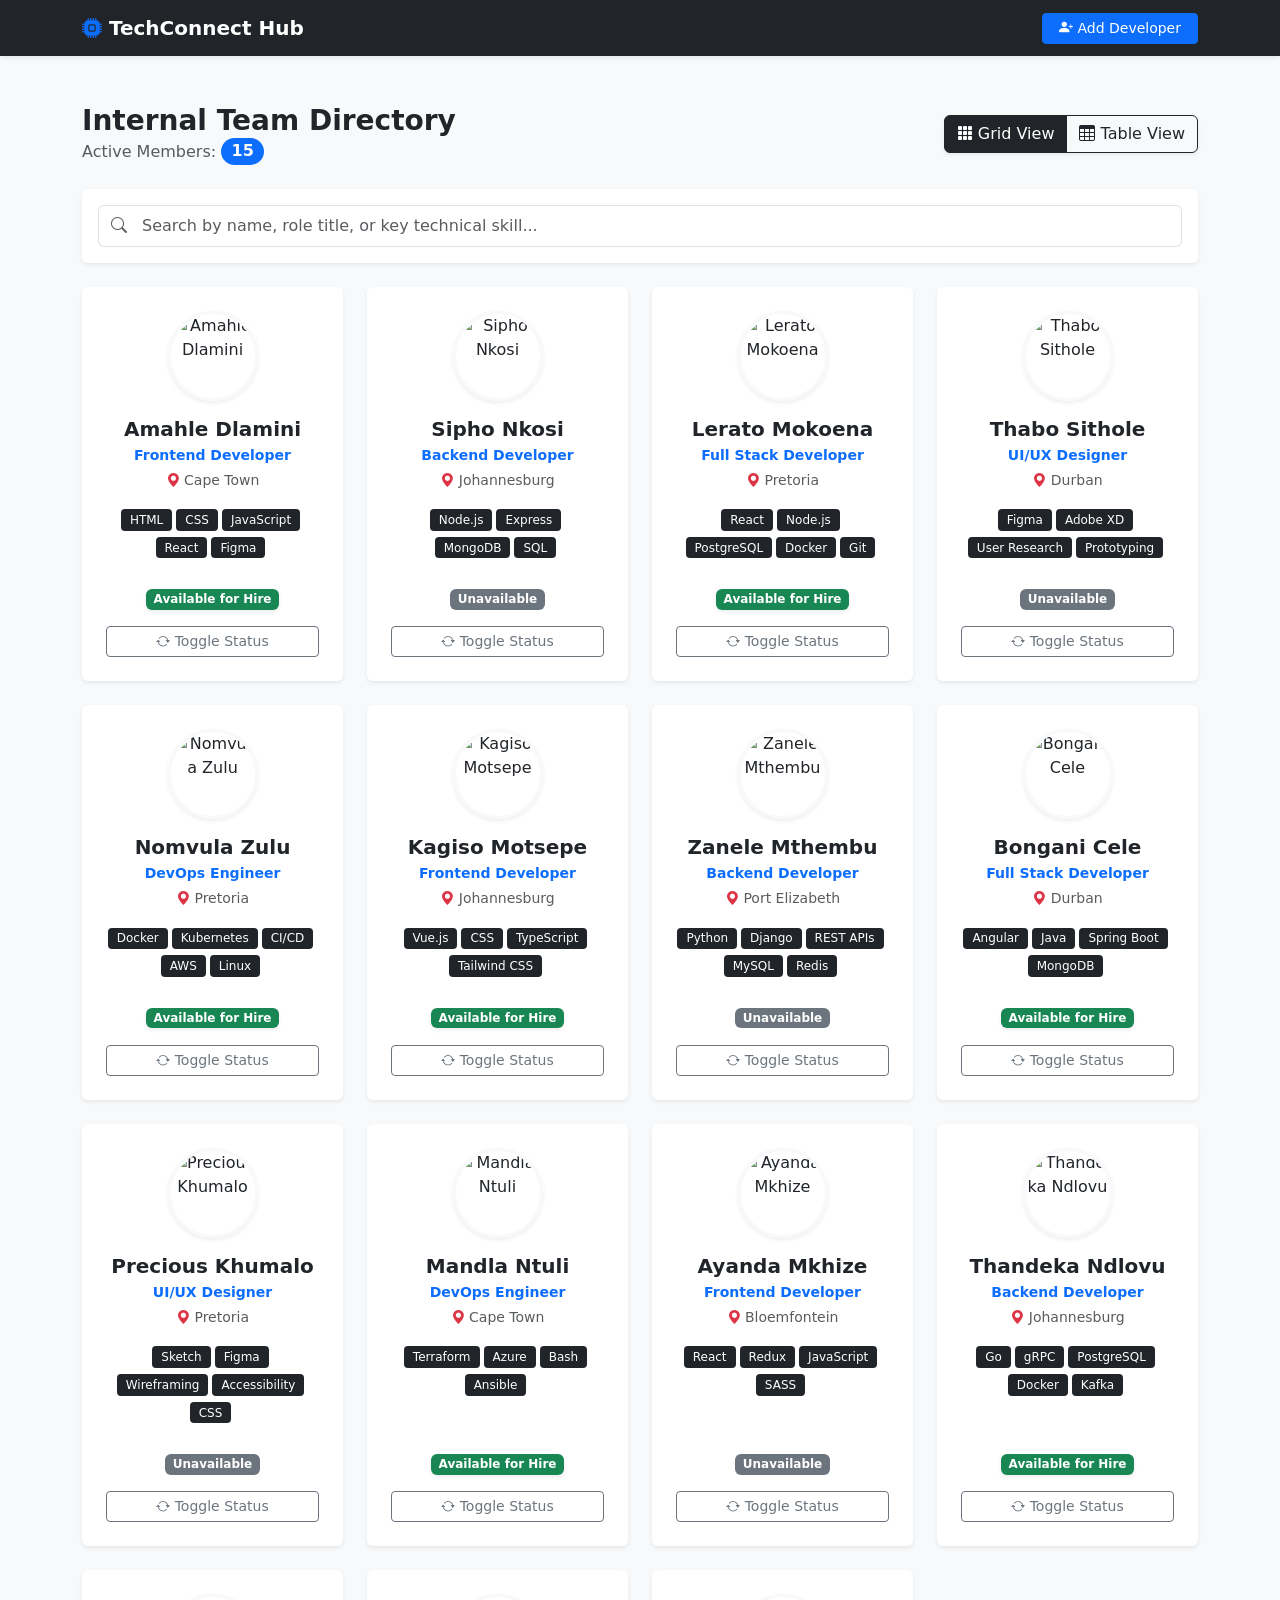
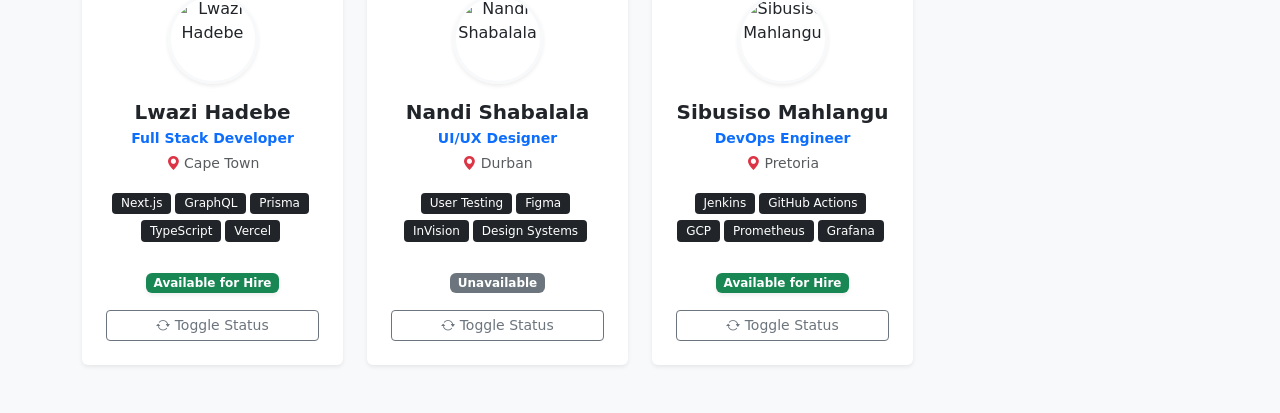
==== week8_ex05_dom_techconnect/index.html @ d47836f2 "Add Exercise 05 - DOM TechConnect Mini Project" ====
<!doctype html>
<html lang="en">
  <head>
    <meta charset="UTF-8" />
    <meta name="viewport" content="width=device-width, initial-scale=1.0" />
    <title>TechConnect: Developer Community Hub</title>
    <link
      href="https://cdn.jsdelivr.net/npm/bootstrap@5.3.0/dist/css/bootstrap.min.css"
      rel="stylesheet"
    />
    <link
      href="https://cdn.jsdelivr.net/npm/bootstrap-icons@1.10.0/font/bootstrap-icons.css"
      rel="stylesheet"
    />
    <link rel="stylesheet" href="css/style.css" />
  </head>
  <body class="bg-light">
    <nav
      class="navbar navbar-expand-lg navbar-dark bg-dark sticky-top shadow-sm"
    >
      <div class="container">
        <a class="navbar-brand fw-bold" href="#"
          ><i class="bi bi-cpu-fill text-primary"></i> TechConnect Hub</a
        >
        <button
          class="btn btn-primary btn-sm px-3"
          data-bs-toggle="modal"
          data-bs-target="#addDevModal"
        >
          <i class="bi bi-person-plus-fill"></i> Add Developer
        </button>
      </div>
    </nav>

    <main class="container my-5">
      <div class="row align-items-center mb-4 g-3">
        <div class="col-sm-6 text-center text-sm-start">
          <h2 class="h3 mb-0 text-gray-800 fw-bold">Internal Team Directory</h2>
          <p class="text-muted mb-0">
            Active Members:
            <span id="dev-count" class="badge bg-primary fs-6 rounded-pill"
              >0</span
            >
          </p>
        </div>
        <div class="col-sm-6 text-center text-sm-end">
          <div
            class="btn-group shadow-sm"
            role="group"
            aria-label="Layout Modes Switcher"
          >
            <button
              type="button"
              id="btn-grid"
              class="btn btn-outline-dark active"
            >
              <i class="bi bi-grid-3x3-gap-fill"></i> Grid View
            </button>
            <button type="button" id="btn-table" class="btn btn-outline-dark">
              <i class="bi bi-table"></i> Table View
            </button>
          </div>
        </div>
      </div>

      <div class="card p-3 mb-4 shadow-sm border-0">
        <div class="input-group">
          <span class="input-group-text bg-white border-end-0 text-muted"
            ><i class="bi bi-search"></i
          ></span>
          <input
            type="text"
            id="search-input"
            class="form-control border-start-0 ps-1 py-2"
            placeholder="Search by name, role title, or key technical skill..."
          />
        </div>
      </div>

      <div
        id="grid-container"
        class="row row-cols-1 row-cols-sm-2 row-cols-md-3 row-cols-lg-4 g-4"
      ></div>

      <div
        id="table-container"
        class="table-responsive bg-white rounded shadow-sm border d-none"
      >
        <table class="table table-striped table-hover align-middle mb-0">
          <thead class="table-dark">
            <tr>
              <th scope="col" class="ps-3">Avatar</th>
              <th scope="col">Name</th>
              <th scope="col">Role</th>
              <th scope="col">Location</th>
              <th scope="col">Skills Set</th>
              <th scope="col">Status</th>
              <th scope="col" class="text-center">Actions</th>
            </tr>
          </thead>
          <tbody id="table-body"></tbody>
        </table>
      </div>
    </main>

    <div
      class="modal fade"
      id="addDevModal"
      tabindex="-1"
      aria-labelledby="addDevModalLabel"
      aria-hidden="true"
    >
      <div class="modal-dialog modal-dialog-centered">
        <div class="modal-content border-0 shadow-lg">
          <div class="modal-header bg-dark text-white">
            <h5 class="modal-title fw-bold" id="addDevModalLabel">
              <i class="bi bi-shield-lock-fill text-success"></i> Register New
              Developer
            </h5>
            <button
              type="button"
              class="btn-close btn-close-white"
              data-bs-dismiss="modal"
              aria-label="Close"
            ></button>
          </div>
          <div class="modal-body p-4">
            <form id="add-developer-form" novalidate>
              <div class="mb-3">
                <label for="dev-name" class="form-label fw-semibold"
                  >Full Name</label
                >
                <input
                  type="text"
                  class="form-control"
                  id="dev-name"
                  placeholder="e.g. Sipho Smith"
                  required
                />
                <div class="invalid-feedback">
                  A full system registration name entry is required.
                </div>
              </div>
              <div class="mb-3">
                <label for="dev-role" class="form-label fw-semibold"
                  >Professional Role</label
                >
                <input
                  type="text"
                  class="form-control"
                  id="dev-role"
                  placeholder="e.g. Backend Developer"
                  required
                />
                <div class="invalid-feedback">
                  Please assign a structural professional title.
                </div>
              </div>
              <div class="mb-3">
                <label for="dev-location" class="form-label fw-semibold"
                  >Location / Office Branch</label
                >
                <input
                  type="text"
                  class="form-control"
                  id="dev-location"
                  placeholder="e.g. Cape Town"
                  required
                />
                <div class="invalid-feedback">
                  Please map an operational workflow location.
                </div>
              </div>
              <div class="mb-3">
                <label for="dev-skills" class="form-label fw-semibold"
                  >Skills (Comma-separated string arrays)</label
                >
                <input
                  type="text"
                  class="form-control"
                  id="dev-skills"
                  placeholder="HTML, CSS, Git, Python"
                  required
                />
                <div class="invalid-feedback">
                  List at least one profile skill tag.
                </div>
              </div>
              <div class="mb-4 form-check form-switch p-0 ps-5 fs-6">
                <input
                  class="form-check-input"
                  type="checkbox"
                  id="dev-available"
                  checked
                />
                <label class="form-check-label fw-semibold" for="dev-available"
                  >Set immediate availability for hire allocation</label
                >
              </div>
              <button
                type="submit"
                class="btn btn-success w-100 py-2 fw-bold shadow-sm"
              >
                Save to Global Directory
              </button>
            </form>
          </div>
        </div>
      </div>
    </div>

    <script src="https://cdn.jsdelivr.net/npm/bootstrap@5.3.0/dist/js/bootstrap.bundle.min.js"></script>
    <script src="js/main.js"></script>
  </body>
</html>
---- week8_ex05_dom_techconnect/css/style.css ----
/* Custom Overlay Directory Styles */

/* Cards Base and Hover Micro-interactions */
.developer-card {
  transition: all 0.25s cubic-bezier(0.4, 0, 0.2, 1);
}

.developer-card:hover {
  transform: translateY(-5px);
}

/* Rounded Profile Layout Blocks */
.avatar-img {
  width: 90px;
  height: 90px;
  object-fit: cover;
  border-radius: 50%;
  border: 3px solid #f8f9fa;
}

.table-avatar {
  width: 38px;
  height: 38px;
  object-fit: cover;
  border-radius: 50%;
}

/* Custom Skill Tags layout */
.skill-badge {
  font-size: 0.75rem;
  padding: 0.4em 0.75em;
  border-radius: 4px;
  font-weight: 500;
}

/* View Button Toggles configurations */
.btn-group .btn.active {
  background-color: #212529 !important;
  color: #ffffff !important;
}
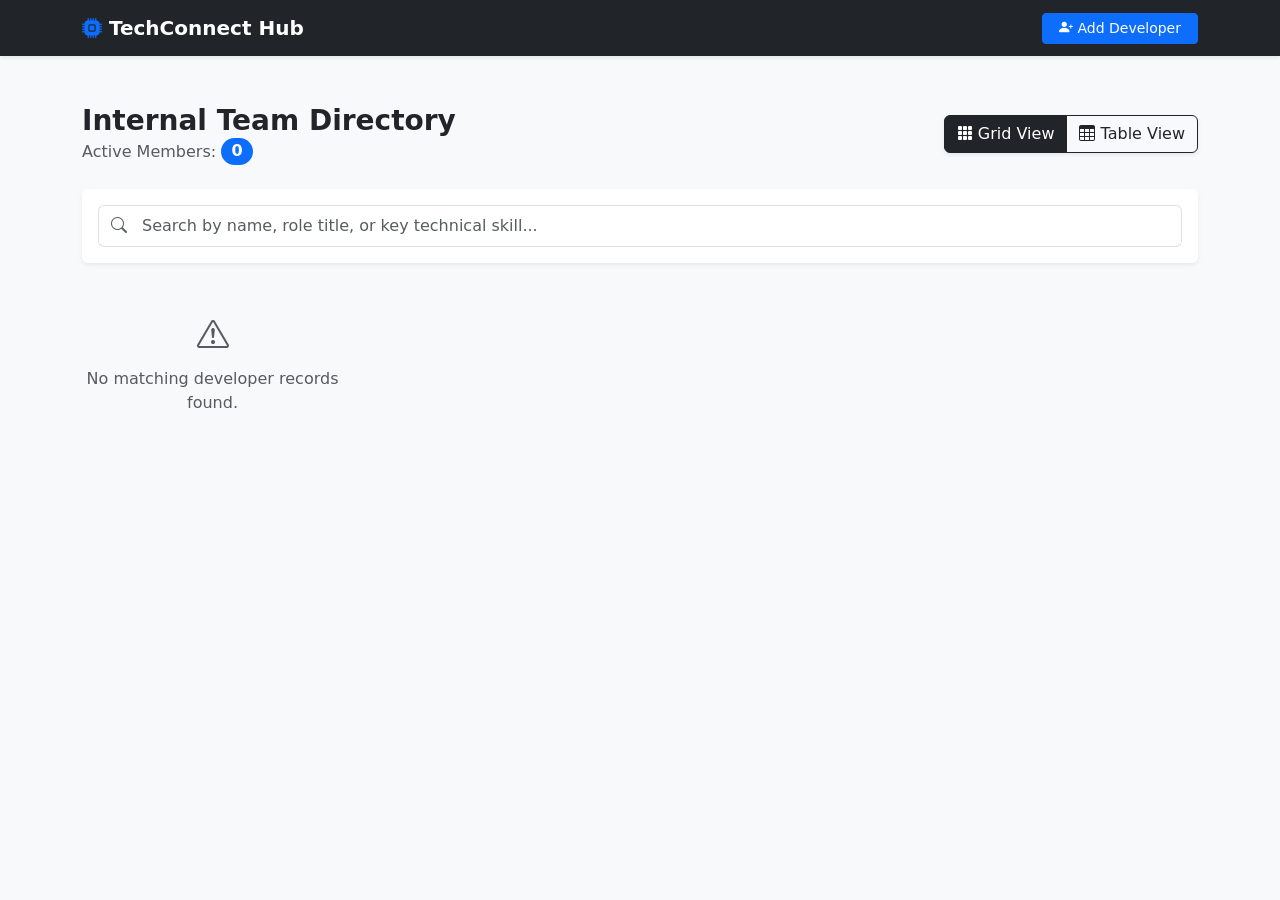
==== commit b8b764b4: "Final 100% functional submission build for Exercise 5" ====
--- a/week8_ex05_dom_techconnect/index.html
+++ b/week8_ex05_dom_techconnect/index.html
@@ -84,7 +84,7 @@
 
       <div
         id="table-container"
-        class="table-responsive bg-white rounded shadow-sm border d-none"
+        class="table-responsive bg-white rounded shadow-sm border d-none mt-4"
       >
         <table class="table table-striped table-hover align-middle mb-0">
           <thead class="table-dark">
--- a/week8_ex05_dom_techconnect/css/style.css
+++ b/week8_ex05_dom_techconnect/css/style.css
@@ -1,4 +1,4 @@
-/* Custom Overlay Directory Styles */
+Custom Overlay Directory Styles */
 
 /* Cards Base and Hover Micro-interactions */
 .developer-card {
